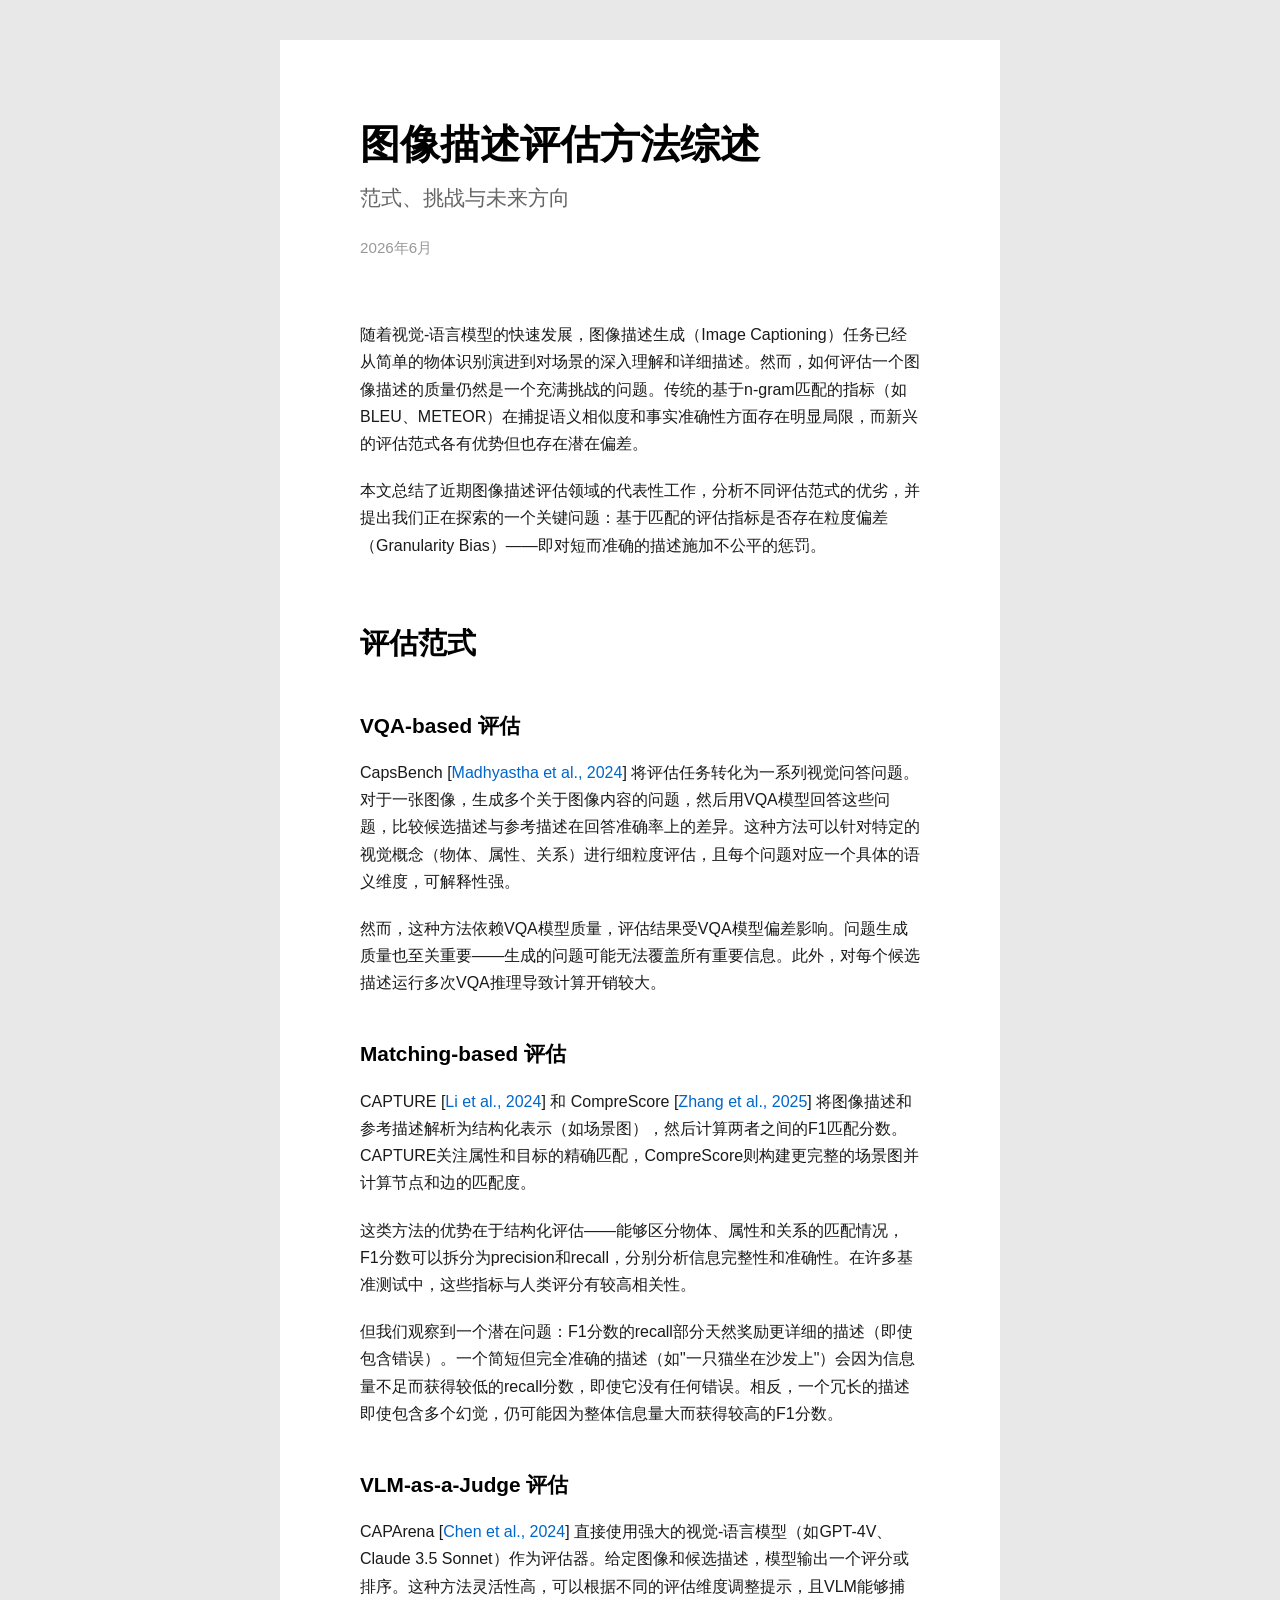
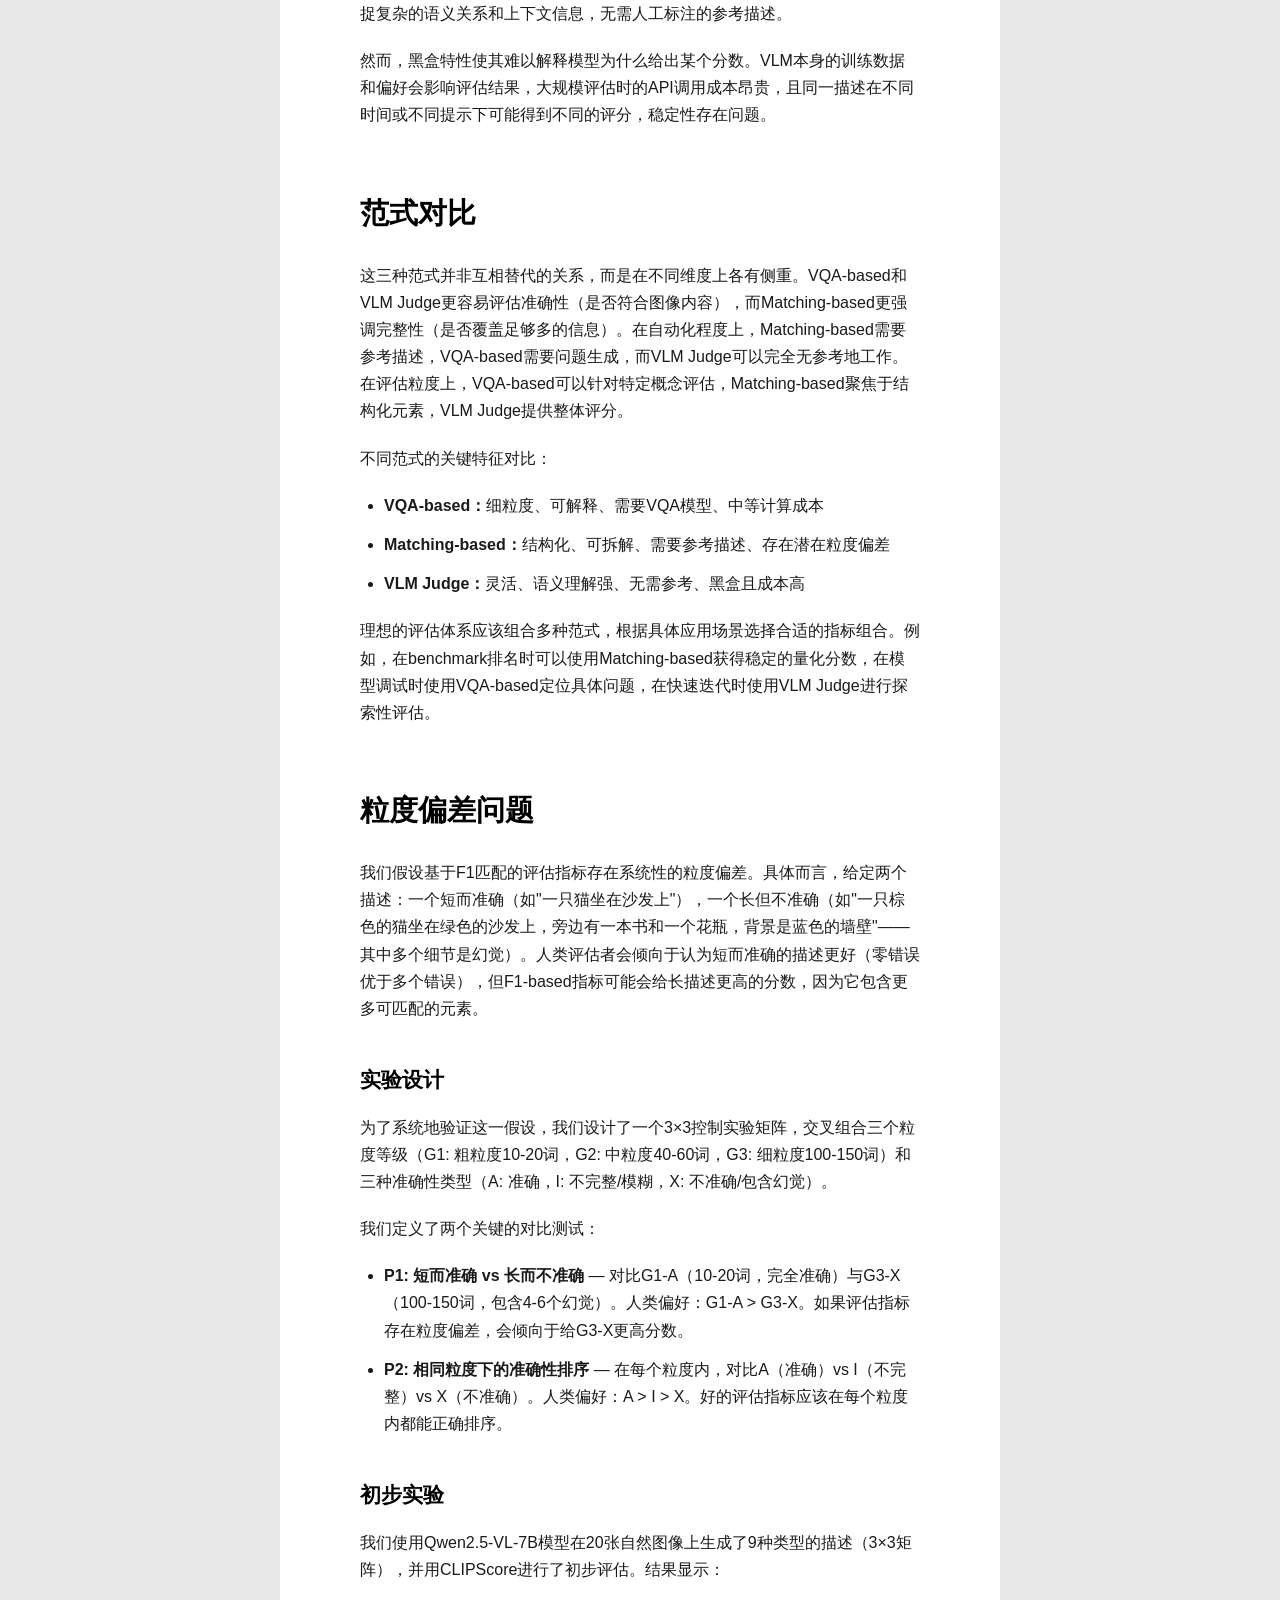
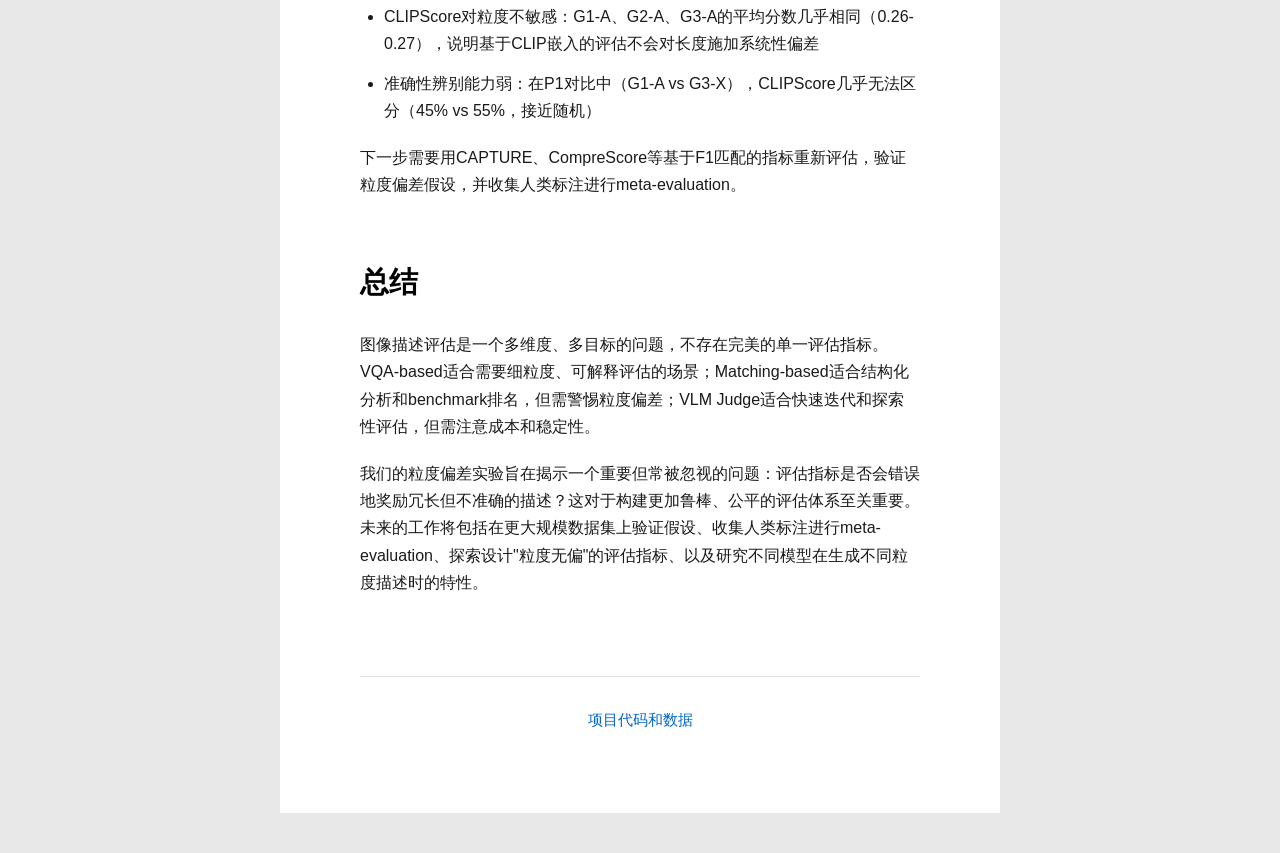
==== blog/index.html @ f9924a25 "Add Chinese blog post on caption evaluation survey Covers VQA-based, matching-based, and VLM judge p" ====
<!DOCTYPE html>
<html lang="zh-CN">
<head>
    <meta charset="UTF-8">
    <meta name="viewport" content="width=device-width, initial-scale=1.0">
    <title>图像描述评估方法综述</title>
    <link rel="stylesheet" href="style.css">
</head>
<body>
    <article class="container">
        <header>
            <h1>图像描述评估方法综述</h1>
            <p class="subtitle">范式、挑战与未来方向</p>
            <p class="meta">2026年6月</p>
        </header>

        <section id="intro">
            <p>随着视觉-语言模型的快速发展，图像描述生成（Image Captioning）任务已经从简单的物体识别演进到对场景的深入理解和详细描述。然而，如何评估一个图像描述的质量仍然是一个充满挑战的问题。传统的基于n-gram匹配的指标（如BLEU、METEOR）在捕捉语义相似度和事实准确性方面存在明显局限，而新兴的评估范式各有优势但也存在潜在偏差。</p>
            <p>本文总结了近期图像描述评估领域的代表性工作，分析不同评估范式的优劣，并提出我们正在探索的一个关键问题：基于匹配的评估指标是否存在粒度偏差（Granularity Bias）——即对短而准确的描述施加不公平的惩罚。</p>
        </section>

        <section id="paradigms">
            <h2>评估范式</h2>

            <h3>VQA-based 评估</h3>
            <p>CapsBench [<a href="https://arxiv.org/abs/2405.19092">Madhyastha et al., 2024</a>] 将评估任务转化为一系列视觉问答问题。对于一张图像，生成多个关于图像内容的问题，然后用VQA模型回答这些问题，比较候选描述与参考描述在回答准确率上的差异。这种方法可以针对特定的视觉概念（物体、属性、关系）进行细粒度评估，且每个问题对应一个具体的语义维度，可解释性强。</p>
            <p>然而，这种方法依赖VQA模型质量，评估结果受VQA模型偏差影响。问题生成质量也至关重要——生成的问题可能无法覆盖所有重要信息。此外，对每个候选描述运行多次VQA推理导致计算开销较大。</p>

            <h3>Matching-based 评估</h3>
            <p>CAPTURE [<a href="https://arxiv.org/abs/2412.08614">Li et al., 2024</a>] 和 CompreScore [<a href="https://arxiv.org/abs/2503.12329v1">Zhang et al., 2025</a>] 将图像描述和参考描述解析为结构化表示（如场景图），然后计算两者之间的F1匹配分数。CAPTURE关注属性和目标的精确匹配，CompreScore则构建更完整的场景图并计算节点和边的匹配度。</p>
            <p>这类方法的优势在于结构化评估——能够区分物体、属性和关系的匹配情况，F1分数可以拆分为precision和recall，分别分析信息完整性和准确性。在许多基准测试中，这些指标与人类评分有较高相关性。</p>
            <p>但我们观察到一个潜在问题：F1分数的recall部分天然奖励更详细的描述（即使包含错误）。一个简短但完全准确的描述（如"一只猫坐在沙发上"）会因为信息量不足而获得较低的recall分数，即使它没有任何错误。相反，一个冗长的描述即使包含多个幻觉，仍可能因为整体信息量大而获得较高的F1分数。</p>

            <h3>VLM-as-a-Judge 评估</h3>
            <p>CAPArena [<a href="https://arxiv.org/abs/2409.10695">Chen et al., 2024</a>] 直接使用强大的视觉-语言模型（如GPT-4V、Claude 3.5 Sonnet）作为评估器。给定图像和候选描述，模型输出一个评分或排序。这种方法灵活性高，可以根据不同的评估维度调整提示，且VLM能够捕捉复杂的语义关系和上下文信息，无需人工标注的参考描述。</p>
            <p>然而，黑盒特性使其难以解释模型为什么给出某个分数。VLM本身的训练数据和偏好会影响评估结果，大规模评估时的API调用成本昂贵，且同一描述在不同时间或不同提示下可能得到不同的评分，稳定性存在问题。</p>
        </section>

        <section id="analysis">
            <h2>范式对比</h2>

            <p>这三种范式并非互相替代的关系，而是在不同维度上各有侧重。VQA-based和VLM Judge更容易评估准确性（是否符合图像内容），而Matching-based更强调完整性（是否覆盖足够多的信息）。在自动化程度上，Matching-based需要参考描述，VQA-based需要问题生成，而VLM Judge可以完全无参考地工作。在评估粒度上，VQA-based可以针对特定概念评估，Matching-based聚焦于结构化元素，VLM Judge提供整体评分。</p>

            <p>不同范式的关键特征对比：</p>
            <ul>
                <li><strong>VQA-based：</strong>细粒度、可解释、需要VQA模型、中等计算成本</li>
                <li><strong>Matching-based：</strong>结构化、可拆解、需要参考描述、存在潜在粒度偏差</li>
                <li><strong>VLM Judge：</strong>灵活、语义理解强、无需参考、黑盒且成本高</li>
            </ul>

            <p>理想的评估体系应该组合多种范式，根据具体应用场景选择合适的指标组合。例如，在benchmark排名时可以使用Matching-based获得稳定的量化分数，在模型调试时使用VQA-based定位具体问题，在快速迭代时使用VLM Judge进行探索性评估。</p>
        </section>

        <section id="granularity-bias">
            <h2>粒度偏差问题</h2>

            <p>我们假设基于F1匹配的评估指标存在系统性的粒度偏差。具体而言，给定两个描述：一个短而准确（如"一只猫坐在沙发上"），一个长但不准确（如"一只棕色的猫坐在绿色的沙发上，旁边有一本书和一个花瓶，背景是蓝色的墙壁"——其中多个细节是幻觉）。人类评估者会倾向于认为短而准确的描述更好（零错误优于多个错误），但F1-based指标可能会给长描述更高的分数，因为它包含更多可匹配的元素。</p>

            <h3>实验设计</h3>
            <p>为了系统地验证这一假设，我们设计了一个3×3控制实验矩阵，交叉组合三个粒度等级（G1: 粗粒度10-20词，G2: 中粒度40-60词，G3: 细粒度100-150词）和三种准确性类型（A: 准确，I: 不完整/模糊，X: 不准确/包含幻觉）。</p>

            <p>我们定义了两个关键的对比测试：</p>
            <ul>
                <li><strong>P1: 短而准确 vs 长而不准确</strong> — 对比G1-A（10-20词，完全准确）与G3-X（100-150词，包含4-6个幻觉）。人类偏好：G1-A > G3-X。如果评估指标存在粒度偏差，会倾向于给G3-X更高分数。</li>
                <li><strong>P2: 相同粒度下的准确性排序</strong> — 在每个粒度内，对比A（准确）vs I（不完整）vs X（不准确）。人类偏好：A > I > X。好的评估指标应该在每个粒度内都能正确排序。</li>
            </ul>

            <h3>初步实验</h3>
            <p>我们使用Qwen2.5-VL-7B模型在20张自然图像上生成了9种类型的描述（3×3矩阵），并用CLIPScore进行了初步评估。结果显示：</p>
            <ul>
                <li>CLIPScore对粒度不敏感：G1-A、G2-A、G3-A的平均分数几乎相同（0.26-0.27），说明基于CLIP嵌入的评估不会对长度施加系统性偏差</li>
                <li>准确性辨别能力弱：在P1对比中（G1-A vs G3-X），CLIPScore几乎无法区分（45% vs 55%，接近随机）</li>
            </ul>

            <p>下一步需要用CAPTURE、CompreScore等基于F1匹配的指标重新评估，验证粒度偏差假设，并收集人类标注进行meta-evaluation。</p>
        </section>

        <section id="conclusion">
            <h2>总结</h2>
            <p>图像描述评估是一个多维度、多目标的问题，不存在完美的单一评估指标。VQA-based适合需要细粒度、可解释评估的场景；Matching-based适合结构化分析和benchmark排名，但需警惕粒度偏差；VLM Judge适合快速迭代和探索性评估，但需注意成本和稳定性。</p>
            <p>我们的粒度偏差实验旨在揭示一个重要但常被忽视的问题：评估指标是否会错误地奖励冗长但不准确的描述？这对于构建更加鲁棒、公平的评估体系至关重要。未来的工作将包括在更大规模数据集上验证假设、收集人类标注进行meta-evaluation、探索设计"粒度无偏"的评估指标、以及研究不同模型在生成不同粒度描述时的特性。</p>
        </section>

        <footer>
            <p><a href="https://github.com/yourusername/granularity-eval">项目代码和数据</a></p>
        </footer>
    </article>
</body>
</html>
---- blog/style.css ----
* {
    margin: 0;
    padding: 0;
    box-sizing: border-box;
}

body {
    font-family: -apple-system, BlinkMacSystemFont, "Segoe UI", "Noto Sans SC", "PingFang SC", "Microsoft YaHei", sans-serif;
    line-height: 1.7;
    color: #1a1a1a;
    background-color: #e8e8e8;
    padding: 40px 20px;
}

.container {
    max-width: 720px;
    margin: 0 auto;
    background: white;
    padding: 80px 80px 60px;
}

header {
    margin-bottom: 60px;
}

h1 {
    font-size: 2.5em;
    font-weight: 600;
    color: #000;
    margin-bottom: 12px;
    line-height: 1.2;
}

.subtitle {
    font-size: 1.3em;
    color: #666;
    margin-bottom: 20px;
    font-weight: 400;
}

.meta {
    color: #999;
    font-size: 0.95em;
}

h2 {
    font-size: 1.8em;
    font-weight: 600;
    color: #000;
    margin-top: 60px;
    margin-bottom: 24px;
}

h3 {
    font-size: 1.3em;
    font-weight: 600;
    color: #000;
    margin-top: 40px;
    margin-bottom: 16px;
}

p {
    margin-bottom: 20px;
}

ul {
    margin-left: 24px;
    margin-bottom: 20px;
}

li {
    margin-bottom: 12px;
}

a {
    color: #0066cc;
    text-decoration: none;
}

a:hover {
    text-decoration: underline;
}

strong {
    font-weight: 600;
}

footer {
    margin-top: 80px;
    padding-top: 30px;
    border-top: 1px solid #e0e0e0;
    text-align: center;
    color: #999;
    font-size: 0.95em;
}

@media (max-width: 768px) {
    body {
        padding: 20px 15px;
    }

    .container {
        padding: 40px 30px;
    }

    h1 {
        font-size: 2em;
    }

    .subtitle {
        font-size: 1.1em;
    }

    h2 {
        font-size: 1.5em;
        margin-top: 40px;
    }

    h3 {
        font-size: 1.2em;
        margin-top: 30px;
    }
}
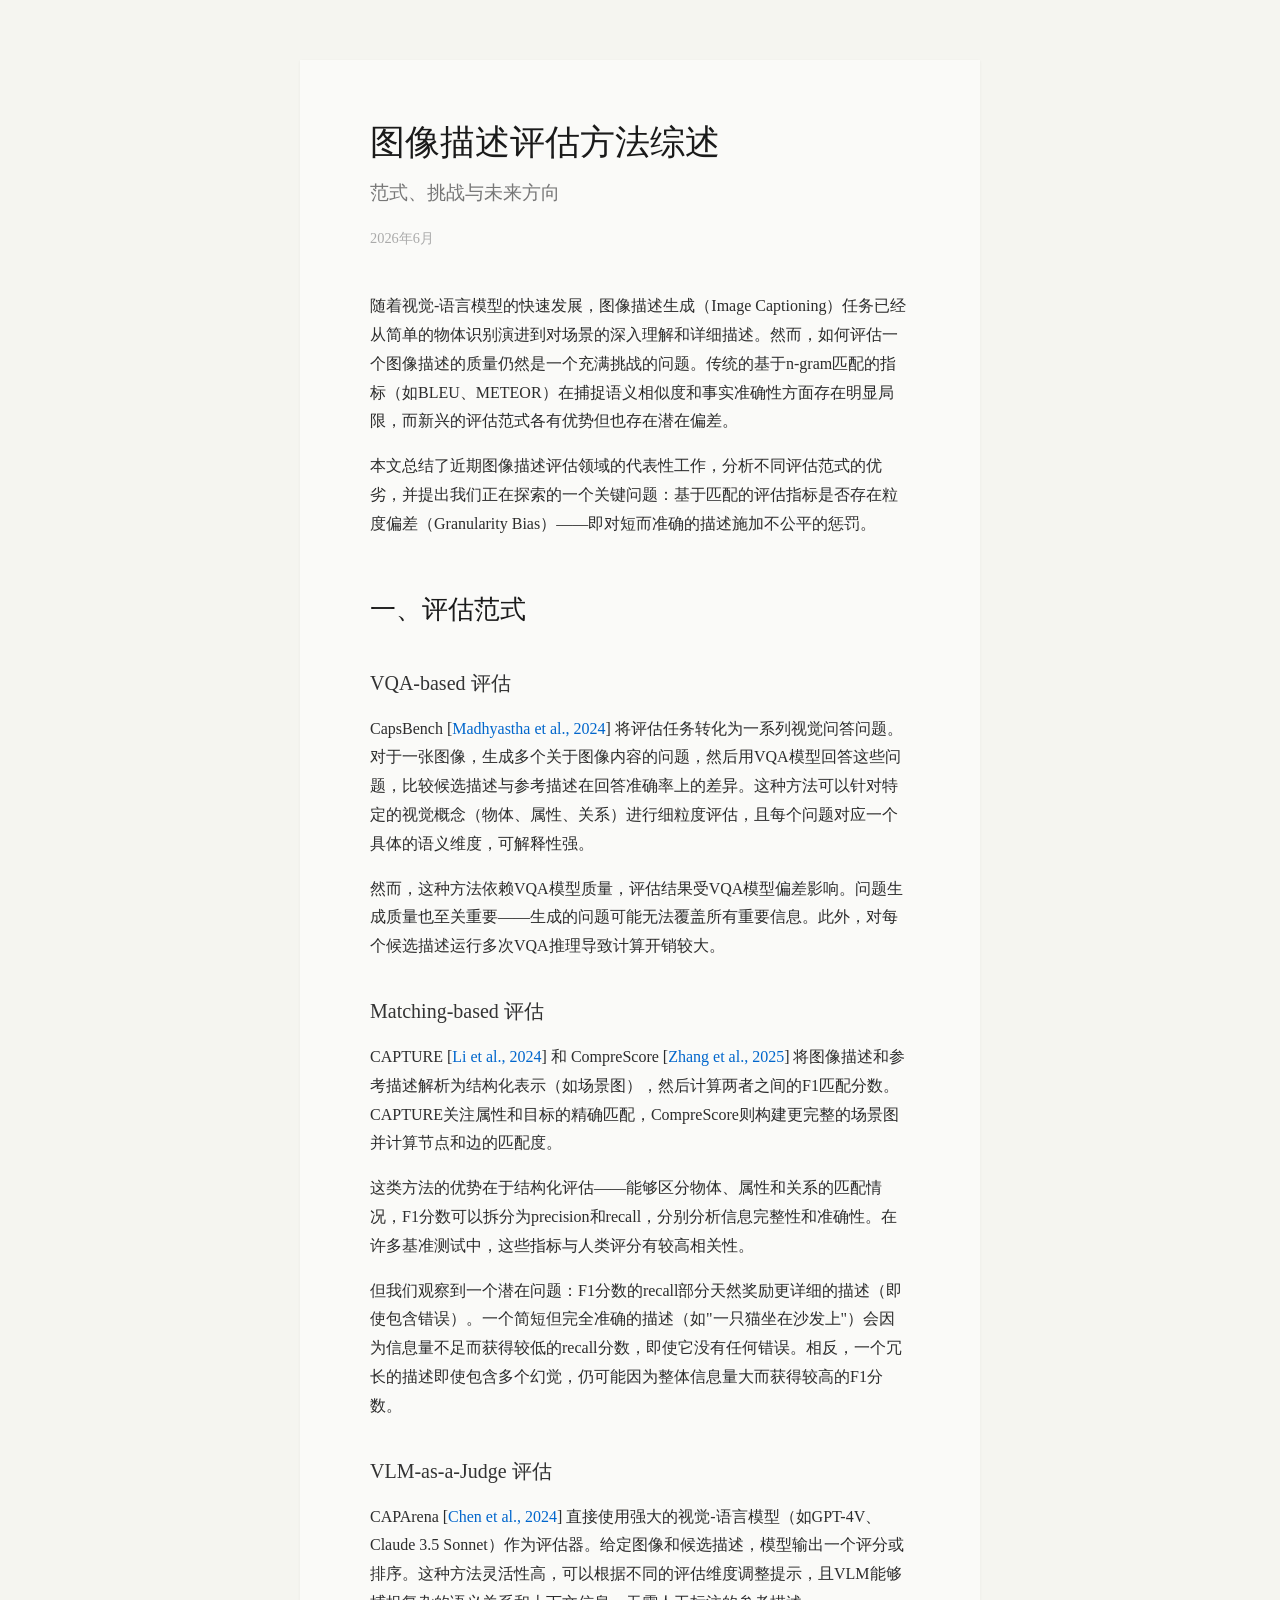
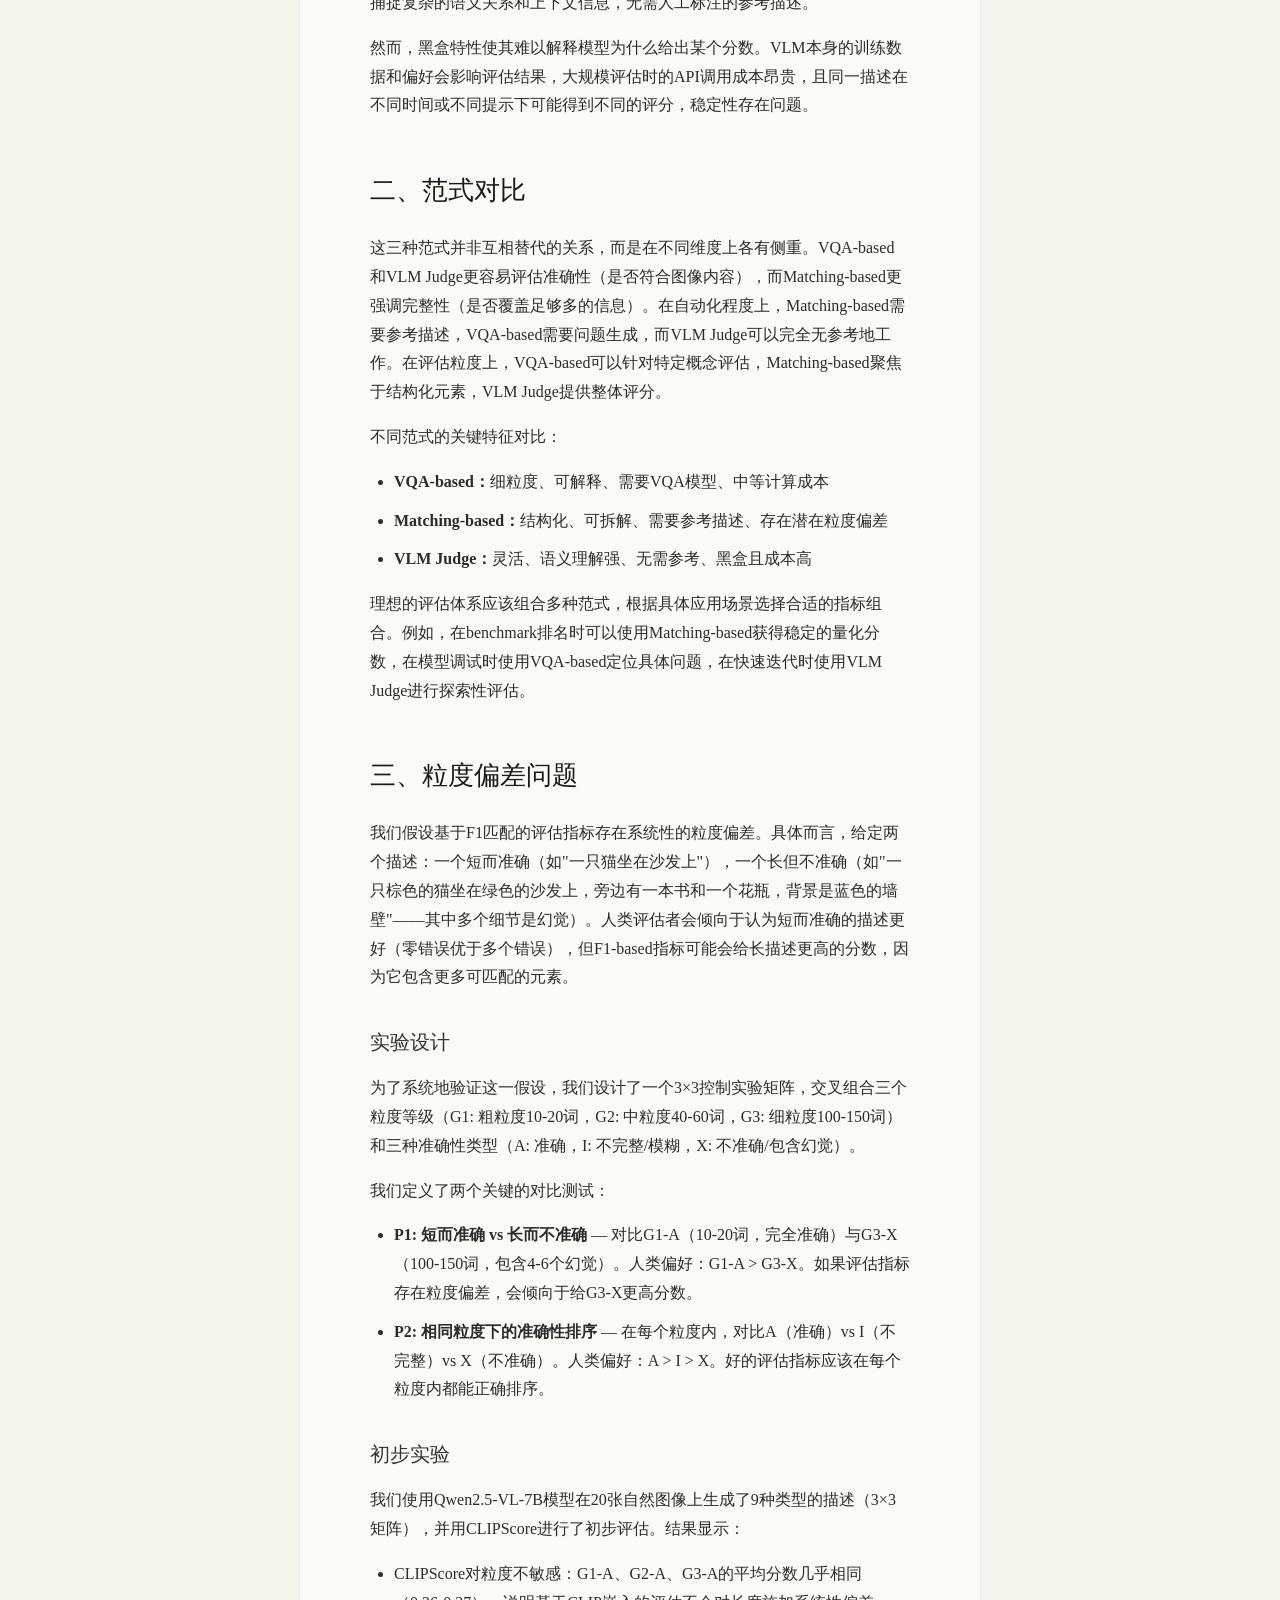
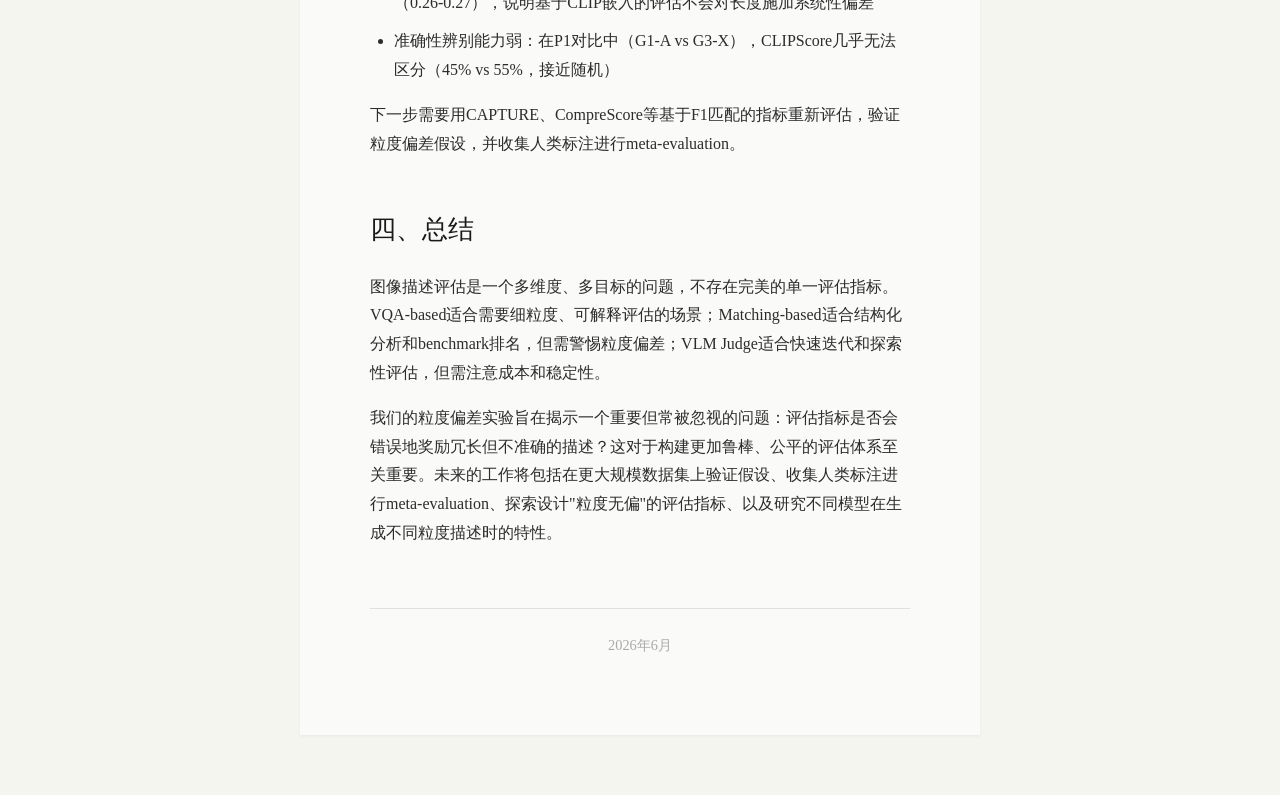
==== commit b5ac319b: "Update blog design: use Songti font and add section numbers - Change all fonts to Songti SC - Add se" ====
--- a/blog/index.html
+++ b/blog/index.html
@@ -20,7 +20,7 @@
         </section>
 
         <section id="paradigms">
-            <h2>评估范式</h2>
+            <h2>一、评估范式</h2>
 
             <h3>VQA-based 评估</h3>
             <p>CapsBench [<a href="https://arxiv.org/abs/2405.19092">Madhyastha et al., 2024</a>] 将评估任务转化为一系列视觉问答问题。对于一张图像，生成多个关于图像内容的问题，然后用VQA模型回答这些问题，比较候选描述与参考描述在回答准确率上的差异。这种方法可以针对特定的视觉概念（物体、属性、关系）进行细粒度评估，且每个问题对应一个具体的语义维度，可解释性强。</p>
@@ -37,7 +37,7 @@
         </section>
 
         <section id="analysis">
-            <h2>范式对比</h2>
+            <h2>二、范式对比</h2>
 
             <p>这三种范式并非互相替代的关系，而是在不同维度上各有侧重。VQA-based和VLM Judge更容易评估准确性（是否符合图像内容），而Matching-based更强调完整性（是否覆盖足够多的信息）。在自动化程度上，Matching-based需要参考描述，VQA-based需要问题生成，而VLM Judge可以完全无参考地工作。在评估粒度上，VQA-based可以针对特定概念评估，Matching-based聚焦于结构化元素，VLM Judge提供整体评分。</p>
 
@@ -52,7 +52,7 @@
         </section>
 
         <section id="granularity-bias">
-            <h2>粒度偏差问题</h2>
+            <h2>三、粒度偏差问题</h2>
 
             <p>我们假设基于F1匹配的评估指标存在系统性的粒度偏差。具体而言，给定两个描述：一个短而准确（如"一只猫坐在沙发上"），一个长但不准确（如"一只棕色的猫坐在绿色的沙发上，旁边有一本书和一个花瓶，背景是蓝色的墙壁"——其中多个细节是幻觉）。人类评估者会倾向于认为短而准确的描述更好（零错误优于多个错误），但F1-based指标可能会给长描述更高的分数，因为它包含更多可匹配的元素。</p>
 
@@ -76,13 +76,13 @@
         </section>
 
         <section id="conclusion">
-            <h2>总结</h2>
+            <h2>四、总结</h2>
             <p>图像描述评估是一个多维度、多目标的问题，不存在完美的单一评估指标。VQA-based适合需要细粒度、可解释评估的场景；Matching-based适合结构化分析和benchmark排名，但需警惕粒度偏差；VLM Judge适合快速迭代和探索性评估，但需注意成本和稳定性。</p>
             <p>我们的粒度偏差实验旨在揭示一个重要但常被忽视的问题：评估指标是否会错误地奖励冗长但不准确的描述？这对于构建更加鲁棒、公平的评估体系至关重要。未来的工作将包括在更大规模数据集上验证假设、收集人类标注进行meta-evaluation、探索设计"粒度无偏"的评估指标、以及研究不同模型在生成不同粒度描述时的特性。</p>
         </section>
 
         <footer>
-            <p><a href="https://github.com/yourusername/granularity-eval">项目代码和数据</a></p>
+            <p>2026年6月</p>
         </footer>
     </article>
 </body>
--- a/blog/style.css
+++ b/blog/style.css
@@ -5,71 +5,75 @@
 }
 
 body {
-    font-family: -apple-system, BlinkMacSystemFont, "Segoe UI", "Noto Sans SC", "PingFang SC", "Microsoft YaHei", sans-serif;
-    line-height: 1.7;
-    color: #1a1a1a;
-    background-color: #e8e8e8;
-    padding: 40px 20px;
+    font-family: "Songti SC", "SimSun", "STSong", serif;
+    line-height: 1.8;
+    color: #2c2c2c;
+    background-color: #f5f5f0;
+    padding: 60px 20px;
 }
 
 .container {
-    max-width: 720px;
+    max-width: 680px;
     margin: 0 auto;
-    background: white;
-    padding: 80px 80px 60px;
+    background: #fafaf8;
+    padding: 60px 70px;
+    box-shadow: 0 1px 3px rgba(0, 0, 0, 0.05);
 }
 
 header {
-    margin-bottom: 60px;
+    margin-bottom: 40px;
 }
 
 h1 {
-    font-size: 2.5em;
-    font-weight: 600;
-    color: #000;
-    margin-bottom: 12px;
-    line-height: 1.2;
+    font-size: 2.2em;
+    font-weight: 500;
+    color: #1a1a1a;
+    margin-bottom: 10px;
+    line-height: 1.3;
+    font-family: "Songti SC", "SimSun", "STSong", serif;
 }
 
 .subtitle {
-    font-size: 1.3em;
-    color: #666;
-    margin-bottom: 20px;
+    font-size: 1.2em;
+    color: #777;
+    margin-bottom: 16px;
     font-weight: 400;
 }
 
 .meta {
-    color: #999;
-    font-size: 0.95em;
+    color: #aaa;
+    font-size: 0.9em;
 }
 
 h2 {
-    font-size: 1.8em;
-    font-weight: 600;
-    color: #000;
-    margin-top: 60px;
-    margin-bottom: 24px;
+    font-size: 1.6em;
+    font-weight: 500;
+    color: #1a1a1a;
+    margin-top: 48px;
+    margin-bottom: 20px;
+    font-family: "Songti SC", "SimSun", "STSong", serif;
 }
 
 h3 {
-    font-size: 1.3em;
-    font-weight: 600;
-    color: #000;
-    margin-top: 40px;
-    margin-bottom: 16px;
+    font-size: 1.25em;
+    font-weight: 500;
+    color: #333;
+    margin-top: 32px;
+    margin-bottom: 14px;
+    font-family: "Songti SC", "SimSun", "STSong", serif;
 }
 
 p {
-    margin-bottom: 20px;
+    margin-bottom: 16px;
 }
 
 ul {
     margin-left: 24px;
-    margin-bottom: 20px;
+    margin-bottom: 16px;
 }
 
 li {
-    margin-bottom: 12px;
+    margin-bottom: 10px;
 }
 
 a {
@@ -86,17 +90,17 @@
 }
 
 footer {
-    margin-top: 80px;
-    padding-top: 30px;
+    margin-top: 60px;
+    padding-top: 24px;
     border-top: 1px solid #e0e0e0;
     text-align: center;
-    color: #999;
-    font-size: 0.95em;
+    color: #aaa;
+    font-size: 0.9em;
 }
 
 @media (max-width: 768px) {
     body {
-        padding: 20px 15px;
+        padding: 30px 15px;
     }
 
     .container {
@@ -104,7 +108,7 @@
     }
 
     h1 {
-        font-size: 2em;
+        font-size: 1.8em;
     }
 
     .subtitle {
@@ -112,12 +116,12 @@
     }
 
     h2 {
-        font-size: 1.5em;
-        margin-top: 40px;
+        font-size: 1.4em;
+        margin-top: 36px;
     }
 
     h3 {
-        font-size: 1.2em;
-        margin-top: 30px;
+        font-size: 1.15em;
+        margin-top: 24px;
     }
 }
